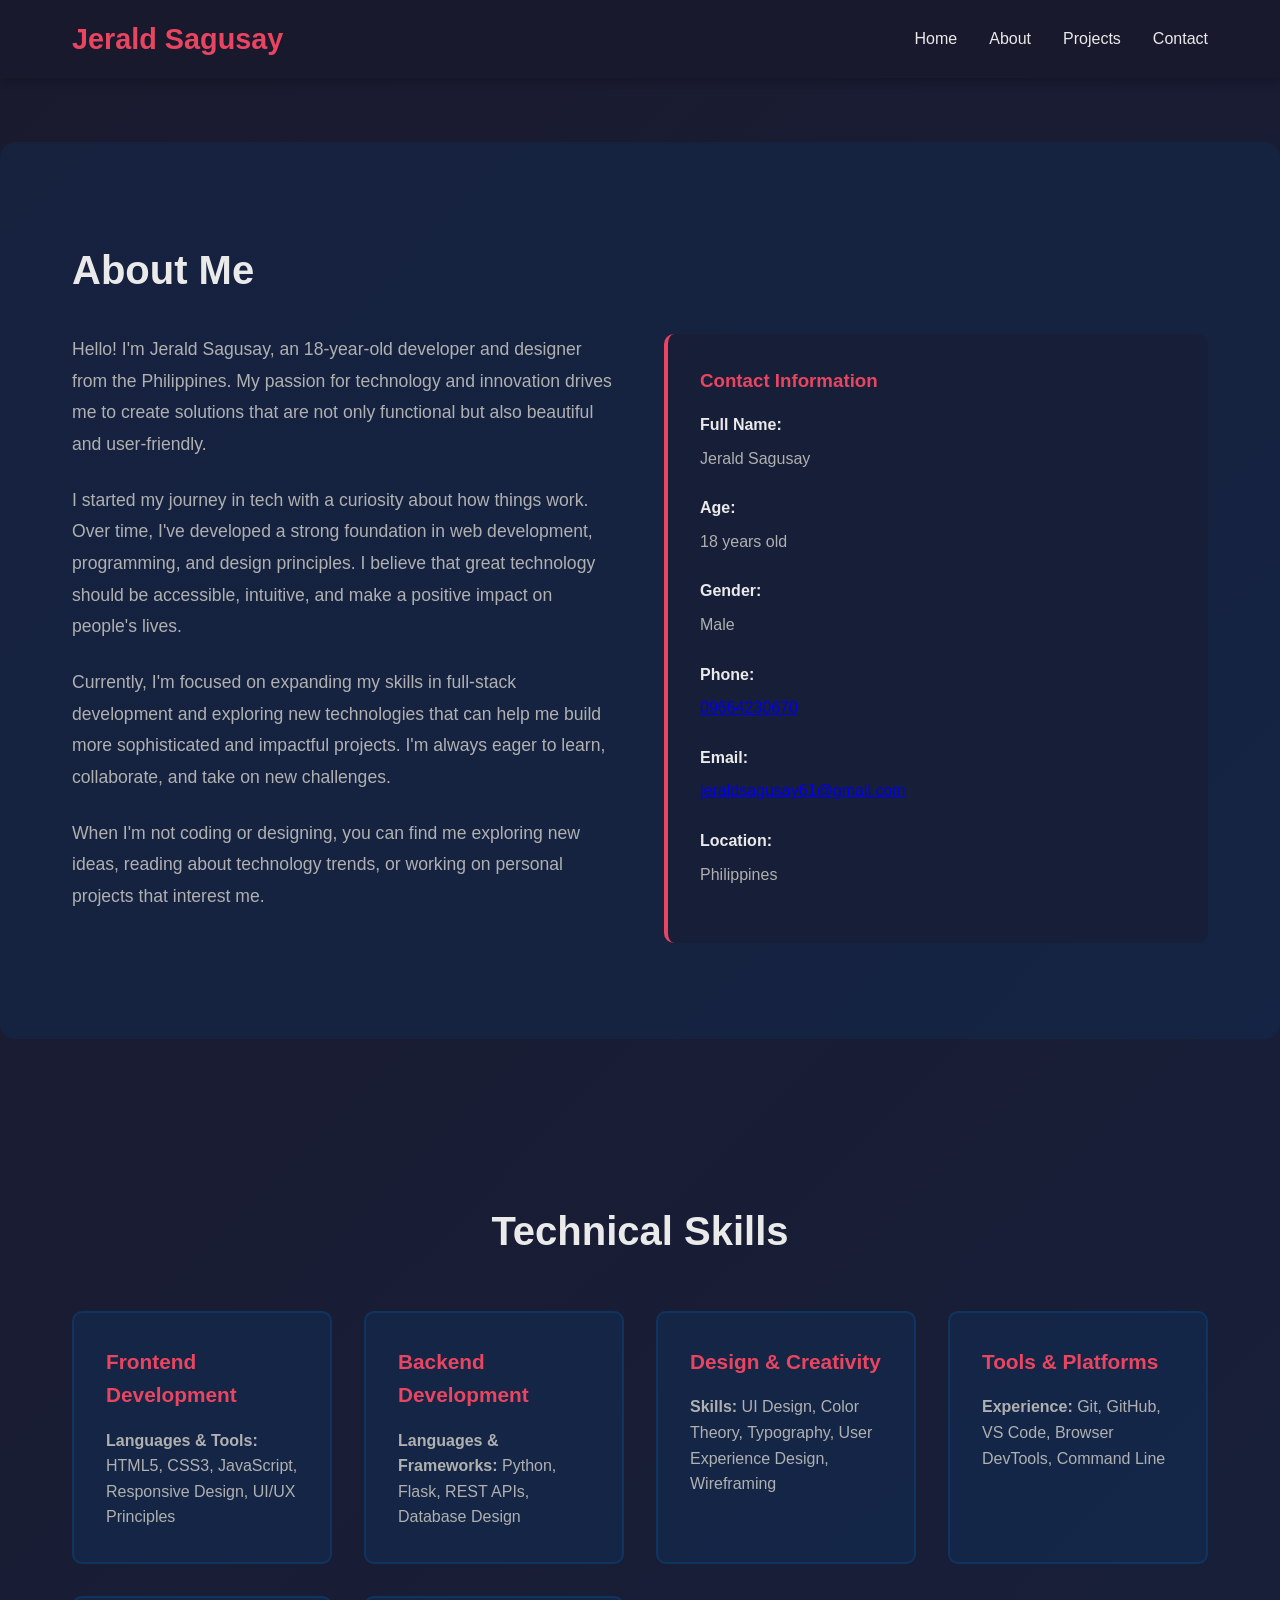
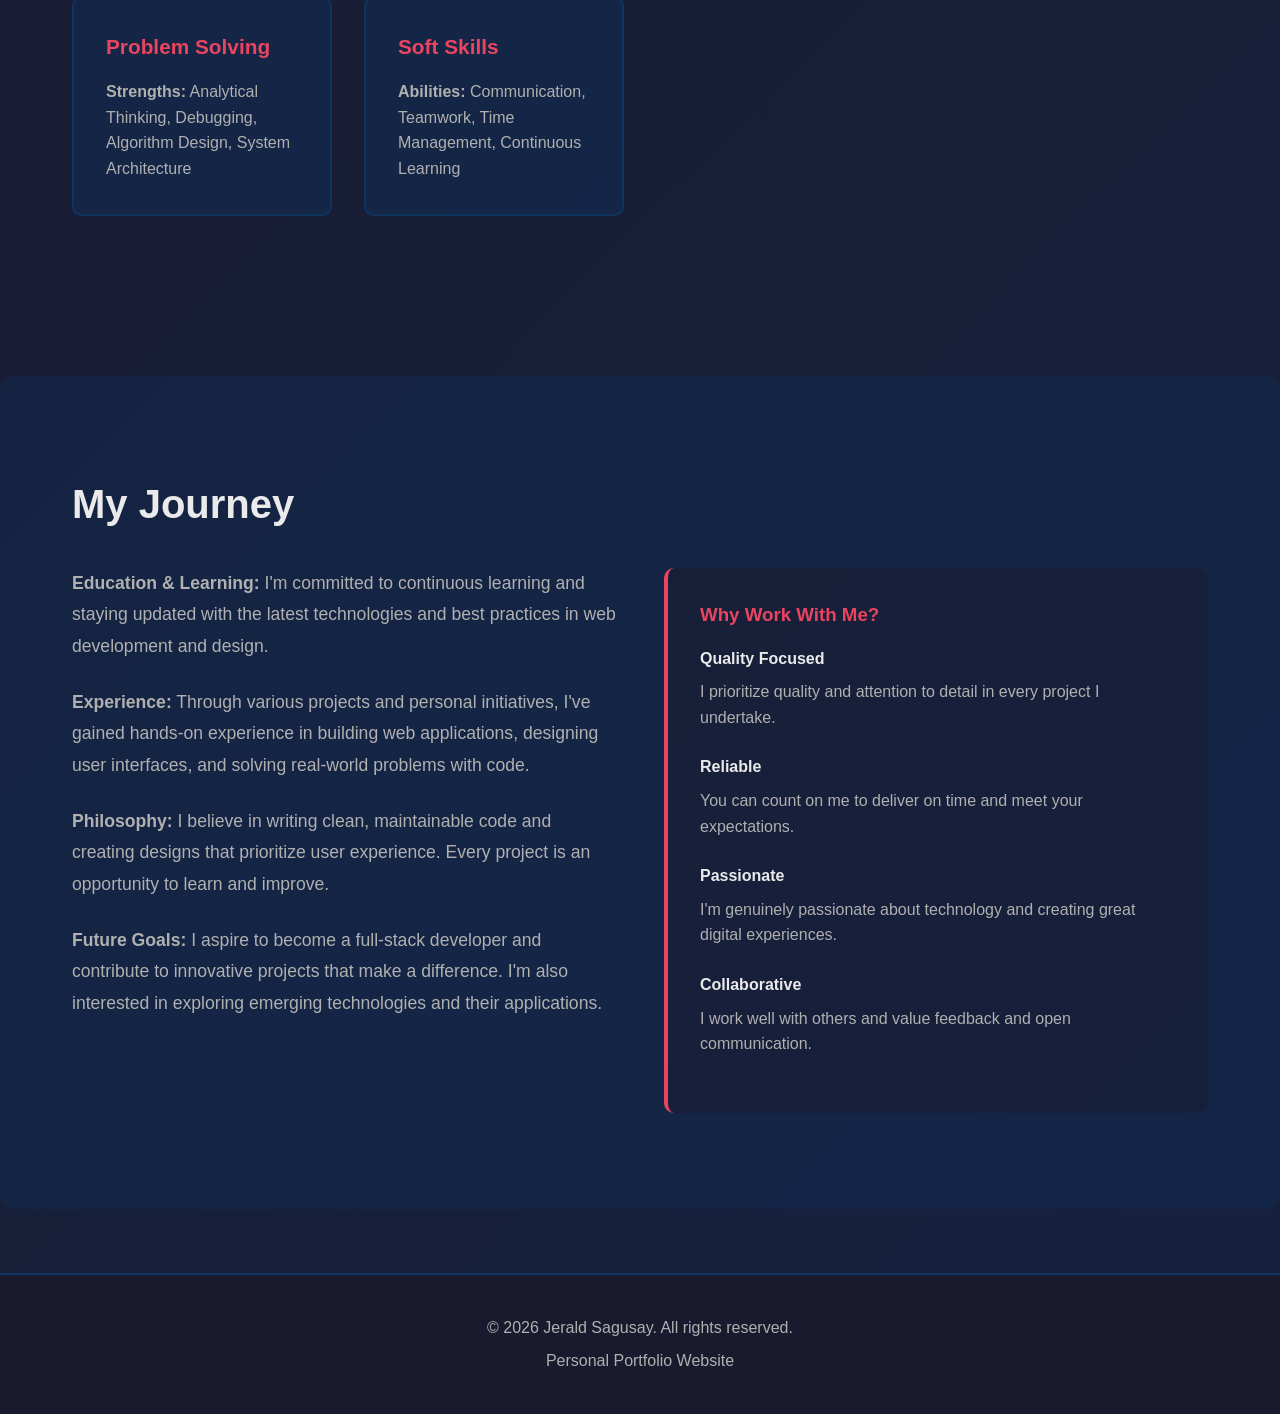
==== about.html @ 6642fd81 "Convert to static HTML for GitHub Pages and add documentation" ====
<!DOCTYPE html>
<html lang="en">
<head>
    <meta charset="UTF-8">
    <meta name="viewport" content="width=device-width, initial-scale=1.0">
    <title>About - Jerald Sagusay</title>
    <link rel="stylesheet" href="static/css/style.css">
</head>
<body>
    <!-- Navigation -->
    <nav>
        <div class="container">
            <a href="index.html" class="logo">Jerald Sagusay</a>
            <ul>
                <li><a href="index.html">Home</a></li>
                <li><a href="about.html">About</a></li>
                <li><a href="projects.html">Projects</a></li>
                <li><a href="contact.html">Contact</a></li>
            </ul>
        </div>
    </nav>

    <!-- Main Content -->
    <section class="about">
        <div class="container">
            <h2>About Me</h2>
            <div class="about-content">
                <div class="about-text">
                    <p>Hello! I'm Jerald Sagusay, an 18-year-old developer and designer from the Philippines. My passion for technology and innovation drives me to create solutions that are not only functional but also beautiful and user-friendly.</p>
                    
                    <p>I started my journey in tech with a curiosity about how things work. Over time, I've developed a strong foundation in web development, programming, and design principles. I believe that great technology should be accessible, intuitive, and make a positive impact on people's lives.</p>
                    
                    <p>Currently, I'm focused on expanding my skills in full-stack development and exploring new technologies that can help me build more sophisticated and impactful projects. I'm always eager to learn, collaborate, and take on new challenges.</p>
                    
                    <p>When I'm not coding or designing, you can find me exploring new ideas, reading about technology trends, or working on personal projects that interest me.</p>
                </div>
                <div class="info-box">
                    <h3>Contact Information</h3>
                    <div class="info-item">
                        <strong>Full Name:</strong>
                        <p>Jerald Sagusay</p>
                    </div>
                    <div class="info-item">
                        <strong>Age:</strong>
                        <p>18 years old</p>
                    </div>
                    <div class="info-item">
                        <strong>Gender:</strong>
                        <p>Male</p>
                    </div>
                    <div class="info-item">
                        <strong>Phone:</strong>
                        <p><a href="tel:09664230670">09664230670</a></p>
                    </div>
                    <div class="info-item">
                        <strong>Email:</strong>
                        <p><a href="mailto:jeraldsagusay61@gmail.com">jeraldsagusay61@gmail.com</a></p>
                    </div>
                    <div class="info-item">
                        <strong>Location:</strong>
                        <p>Philippines</p>
                    </div>
                </div>
            </div>
        </div>
    </section>

    <section class="skills">
        <div class="container">
            <h2>Technical Skills</h2>
            <div class="skills-grid">
                <div class="skill-card">
                    <h3>Frontend Development</h3>
                    <p><strong>Languages & Tools:</strong> HTML5, CSS3, JavaScript, Responsive Design, UI/UX Principles</p>
                </div>
                <div class="skill-card">
                    <h3>Backend Development</h3>
                    <p><strong>Languages & Frameworks:</strong> Python, Flask, REST APIs, Database Design</p>
                </div>
                <div class="skill-card">
                    <h3>Design & Creativity</h3>
                    <p><strong>Skills:</strong> UI Design, Color Theory, Typography, User Experience Design, Wireframing</p>
                </div>
                <div class="skill-card">
                    <h3>Tools & Platforms</h3>
                    <p><strong>Experience:</strong> Git, GitHub, VS Code, Browser DevTools, Command Line</p>
                </div>
                <div class="skill-card">
                    <h3>Problem Solving</h3>
                    <p><strong>Strengths:</strong> Analytical Thinking, Debugging, Algorithm Design, System Architecture</p>
                </div>
                <div class="skill-card">
                    <h3>Soft Skills</h3>
                    <p><strong>Abilities:</strong> Communication, Teamwork, Time Management, Continuous Learning</p>
                </div>
            </div>
        </div>
    </section>

    <section class="about">
        <div class="container">
            <h2>My Journey</h2>
            <div class="about-content">
                <div class="about-text">
                    <p><strong>Education & Learning:</strong> I'm committed to continuous learning and staying updated with the latest technologies and best practices in web development and design.</p>
                    
                    <p><strong>Experience:</strong> Through various projects and personal initiatives, I've gained hands-on experience in building web applications, designing user interfaces, and solving real-world problems with code.</p>
                    
                    <p><strong>Philosophy:</strong> I believe in writing clean, maintainable code and creating designs that prioritize user experience. Every project is an opportunity to learn and improve.</p>
                    
                    <p><strong>Future Goals:</strong> I aspire to become a full-stack developer and contribute to innovative projects that make a difference. I'm also interested in exploring emerging technologies and their applications.</p>
                </div>
                <div class="info-box">
                    <h3>Why Work With Me?</h3>
                    <div class="info-item">
                        <strong>Quality Focused</strong>
                        <p>I prioritize quality and attention to detail in every project I undertake.</p>
                    </div>
                    <div class="info-item">
                        <strong>Reliable</strong>
                        <p>You can count on me to deliver on time and meet your expectations.</p>
                    </div>
                    <div class="info-item">
                        <strong>Passionate</strong>
                        <p>I'm genuinely passionate about technology and creating great digital experiences.</p>
                    </div>
                    <div class="info-item">
                        <strong>Collaborative</strong>
                        <p>I work well with others and value feedback and open communication.</p>
                    </div>
                </div>
            </div>
        </div>
    </section>

    <!-- Footer -->
    <footer>
        <p>&copy; 2026 Jerald Sagusay. All rights reserved.</p>
        <p>Personal Portfolio Website</p>
    </footer>
</body>
</html>
---- static/css/style.css ----
* {
    margin: 0;
    padding: 0;
    box-sizing: border-box;
}

:root {
    --primary-color: #1a1a2e;
    --secondary-color: #16213e;
    --accent-color: #0f3460;
    --highlight-color: #e94560;
    --text-light: #eaeaea;
    --text-dark: #1a1a2e;
    --border-color: #0f3460;
}

body {
    font-family: 'Segoe UI', Tahoma, Geneva, Verdana, sans-serif;
    line-height: 1.6;
    color: var(--text-light);
    background: linear-gradient(135deg, var(--primary-color) 0%, var(--secondary-color) 100%);
    min-height: 100vh;
}

/* Navigation */
nav {
    background: rgba(26, 26, 46, 0.95);
    padding: 1rem 0;
    position: sticky;
    top: 0;
    z-index: 100;
    box-shadow: 0 2px 10px rgba(0, 0, 0, 0.3);
}

nav .container {
    max-width: 1200px;
    margin: 0 auto;
    padding: 0 2rem;
    display: flex;
    justify-content: space-between;
    align-items: center;
}

nav .logo {
    font-size: 1.8rem;
    font-weight: bold;
    color: var(--highlight-color);
    text-decoration: none;
}

nav ul {
    list-style: none;
    display: flex;
    gap: 2rem;
}

nav a {
    color: var(--text-light);
    text-decoration: none;
    transition: color 0.3s ease;
    font-weight: 500;
}

nav a:hover {
    color: var(--highlight-color);
}

/* Container */
.container {
    max-width: 1200px;
    margin: 0 auto;
    padding: 0 2rem;
}

/* Hero Section */
.hero {
    display: flex;
    align-items: center;
    justify-content: space-between;
    min-height: 90vh;
    padding: 4rem 2rem;
    gap: 4rem;
}

.hero-content {
    flex: 1;
}

.hero h1 {
    font-size: 3.5rem;
    margin-bottom: 1rem;
    color: var(--text-light);
    line-height: 1.2;
}

.hero h1 .highlight {
    color: var(--highlight-color);
}

.hero p {
    font-size: 1.2rem;
    margin-bottom: 2rem;
    color: #b0b0b0;
    line-height: 1.8;
}

.hero-image {
    flex: 1;
    display: flex;
    justify-content: center;
    align-items: center;
}

.hero-image img {
    width: 100%;
    max-width: 400px;
    border-radius: 20px;
    box-shadow: 0 20px 60px rgba(233, 69, 96, 0.3);
    border: 3px solid var(--highlight-color);
    transition: transform 0.3s ease;
}

.hero-image img:hover {
    transform: scale(1.05);
}

/* Buttons */
.btn {
    display: inline-block;
    padding: 0.8rem 2rem;
    margin-right: 1rem;
    border-radius: 50px;
    text-decoration: none;
    font-weight: 600;
    transition: all 0.3s ease;
    border: 2px solid transparent;
    cursor: pointer;
}

.btn-primary {
    background: var(--highlight-color);
    color: white;
}

.btn-primary:hover {
    background: transparent;
    border-color: var(--highlight-color);
    color: var(--highlight-color);
}

.btn-secondary {
    background: transparent;
    color: var(--highlight-color);
    border-color: var(--highlight-color);
}

.btn-secondary:hover {
    background: var(--highlight-color);
    color: white;
}

/* About Section */
.about {
    padding: 6rem 2rem;
    background: rgba(15, 52, 96, 0.3);
    margin: 4rem 0;
    border-radius: 15px;
}

.about h2 {
    font-size: 2.5rem;
    margin-bottom: 2rem;
    color: var(--text-light);
}

.about-content {
    display: grid;
    grid-template-columns: 1fr 1fr;
    gap: 3rem;
}

.about-text p {
    margin-bottom: 1.5rem;
    font-size: 1.1rem;
    color: #b0b0b0;
    line-height: 1.8;
}

.info-box {
    background: rgba(26, 26, 46, 0.5);
    padding: 2rem;
    border-radius: 10px;
    border-left: 4px solid var(--highlight-color);
}

.info-box h3 {
    color: var(--highlight-color);
    margin-bottom: 1rem;
}

.info-item {
    margin-bottom: 1.5rem;
}

.info-item strong {
    color: var(--text-light);
}

.info-item p {
    color: #b0b0b0;
    margin-top: 0.5rem;
}

/* Skills Section */
.skills {
    padding: 6rem 2rem;
}

.skills h2 {
    font-size: 2.5rem;
    margin-bottom: 3rem;
    text-align: center;
    color: var(--text-light);
}

.skills-grid {
    display: grid;
    grid-template-columns: repeat(auto-fit, minmax(250px, 1fr));
    gap: 2rem;
}

.skill-card {
    background: rgba(15, 52, 96, 0.4);
    padding: 2rem;
    border-radius: 10px;
    border: 2px solid var(--border-color);
    transition: all 0.3s ease;
}

.skill-card:hover {
    background: rgba(233, 69, 96, 0.1);
    border-color: var(--highlight-color);
    transform: translateY(-5px);
}

.skill-card h3 {
    color: var(--highlight-color);
    margin-bottom: 1rem;
    font-size: 1.3rem;
}

.skill-card p {
    color: #b0b0b0;
    line-height: 1.6;
}

/* Projects Section */
.projects {
    padding: 6rem 2rem;
    background: rgba(15, 52, 96, 0.3);
}

.projects h2 {
    font-size: 2.5rem;
    margin-bottom: 3rem;
    text-align: center;
    color: var(--text-light);
}

.projects-grid {
    display: grid;
    grid-template-columns: repeat(auto-fit, minmax(300px, 1fr));
    gap: 2rem;
}

.project-card {
    background: rgba(26, 26, 46, 0.7);
    border-radius: 10px;
    overflow: hidden;
    border: 2px solid var(--border-color);
    transition: all 0.3s ease;
}

.project-card:hover {
    border-color: var(--highlight-color);
    box-shadow: 0 10px 30px rgba(233, 69, 96, 0.2);
}

.project-image {
    width: 100%;
    height: 200px;
    background: linear-gradient(135deg, var(--accent-color), var(--highlight-color));
    display: flex;
    align-items: center;
    justify-content: center;
    font-size: 3rem;
}

.project-content {
    padding: 2rem;
}

.project-content h3 {
    color: var(--highlight-color);
    margin-bottom: 1rem;
}

.project-content p {
    color: #b0b0b0;
    margin-bottom: 1.5rem;
}

/* Contact Section */
.contact {
    padding: 6rem 2rem;
    text-align: center;
}

.contact h2 {
    font-size: 2.5rem;
    margin-bottom: 2rem;
    color: var(--text-light);
}

.contact-info {
    display: grid;
    grid-template-columns: repeat(auto-fit, minmax(250px, 1fr));
    gap: 2rem;
    margin: 3rem 0;
}

.contact-card {
    background: rgba(15, 52, 96, 0.4);
    padding: 2rem;
    border-radius: 10px;
    border: 2px solid var(--border-color);
    transition: all 0.3s ease;
}

.contact-card:hover {
    border-color: var(--highlight-color);
    background: rgba(233, 69, 96, 0.1);
}

.contact-card h3 {
    color: var(--highlight-color);
    margin-bottom: 1rem;
}

.contact-card p {
    color: #b0b0b0;
    font-size: 1.1rem;
}

.contact-card a {
    color: var(--highlight-color);
    text-decoration: none;
    transition: color 0.3s ease;
}

.contact-card a:hover {
    text-decoration: underline;
}

/* Footer */
footer {
    background: rgba(26, 26, 46, 0.95);
    padding: 2rem;
    text-align: center;
    border-top: 2px solid var(--border-color);
    color: #b0b0b0;
}

footer p {
    margin: 0.5rem 0;
}

/* Responsive Design */
@media (max-width: 768px) {
    .hero {
        flex-direction: column;
        min-height: auto;
        padding: 2rem;
        gap: 2rem;
    }

    .hero h1 {
        font-size: 2.5rem;
    }

    .hero p {
        font-size: 1rem;
    }

    nav ul {
        gap: 1rem;
    }

    nav a {
        font-size: 0.9rem;
    }

    .about-content {
        grid-template-columns: 1fr;
    }

    .skills-grid {
        grid-template-columns: 1fr;
    }

    .projects-grid {
        grid-template-columns: 1fr;
    }

    .contact-info {
        grid-template-columns: 1fr;
    }
}
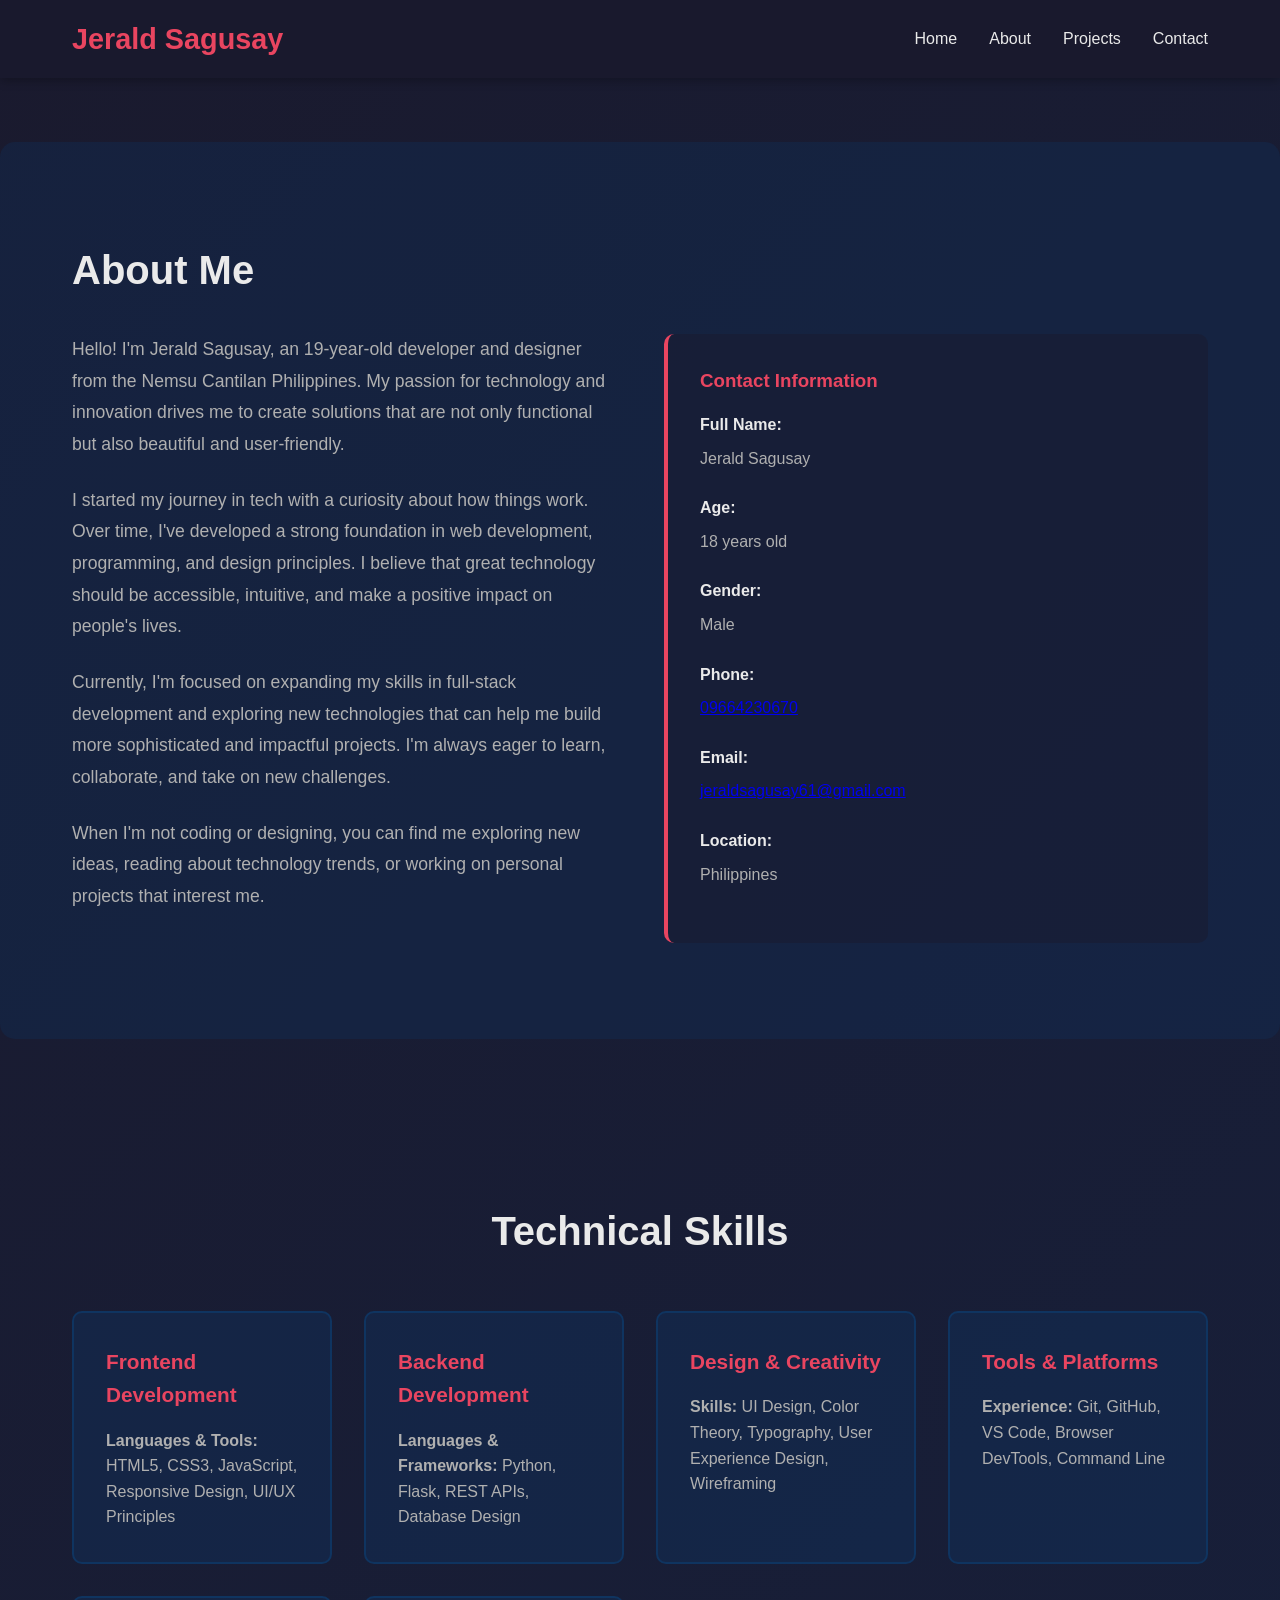
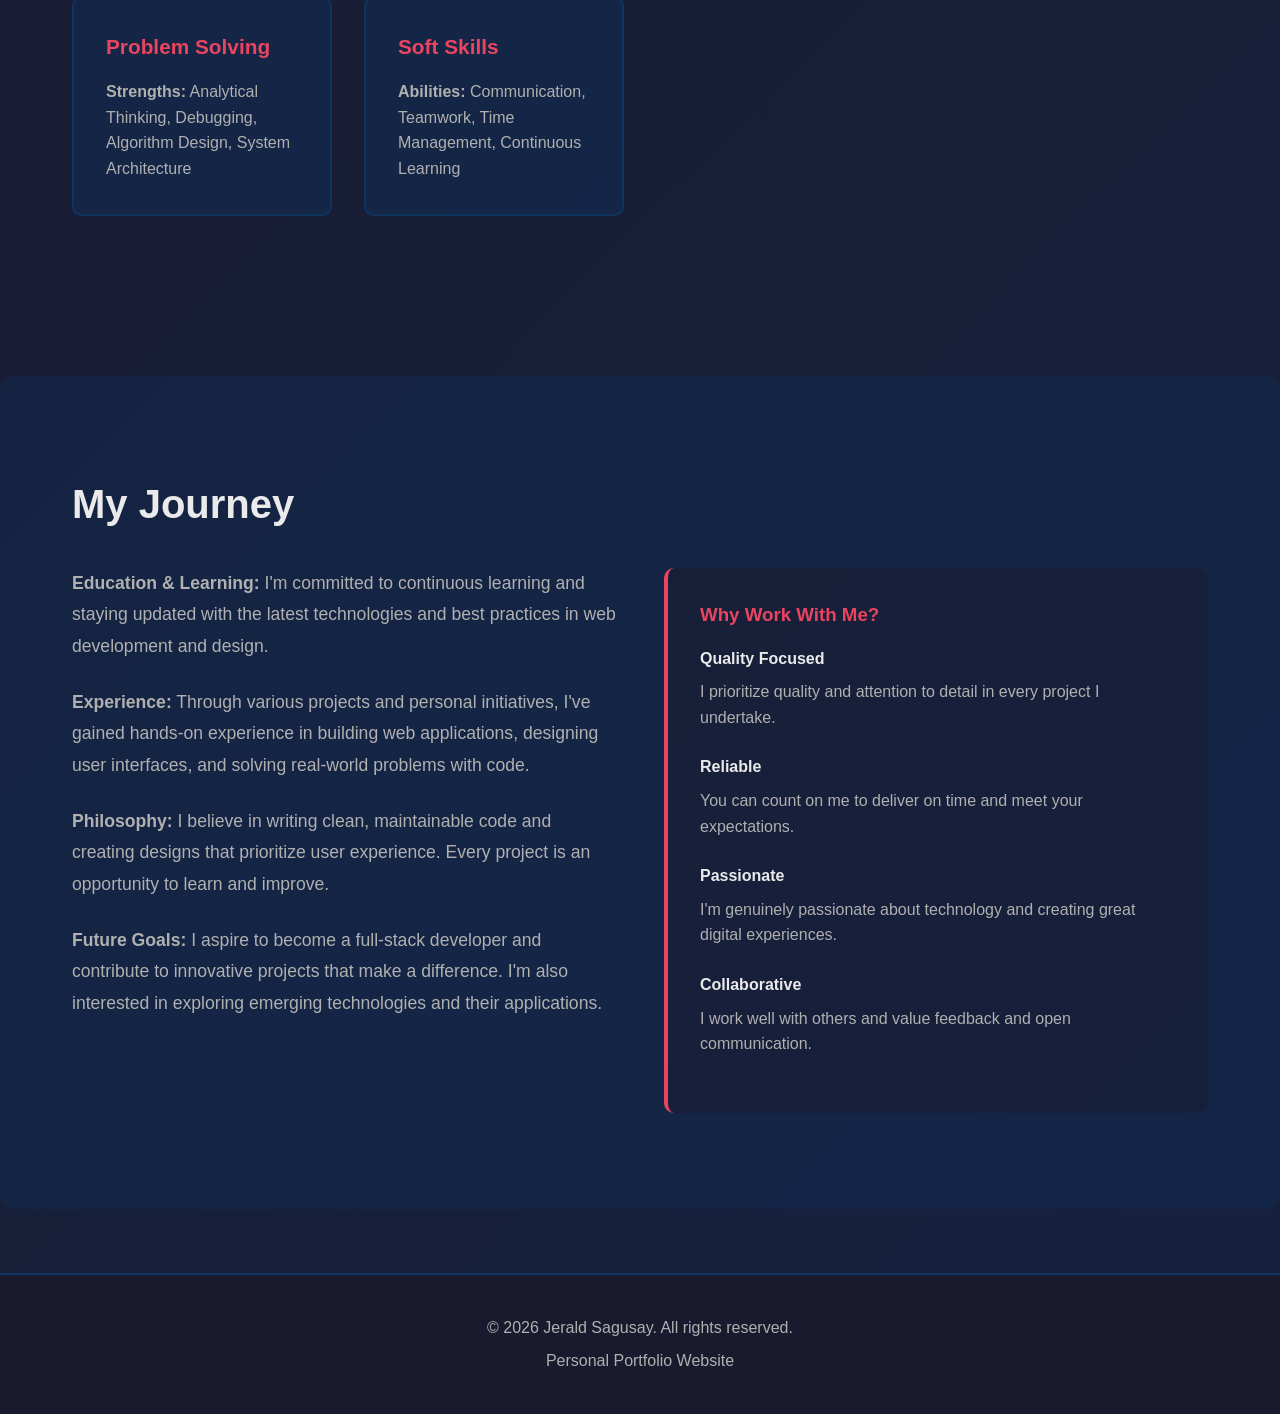
==== commit 980138a3: "Update age and location in about section" ====
--- a/about.html
+++ b/about.html
@@ -26,7 +26,7 @@
             <h2>About Me</h2>
             <div class="about-content">
                 <div class="about-text">
-                    <p>Hello! I'm Jerald Sagusay, an 18-year-old developer and designer from the Philippines. My passion for technology and innovation drives me to create solutions that are not only functional but also beautiful and user-friendly.</p>
+                    <p>Hello! I'm Jerald Sagusay, an 19-year-old developer and designer from the Nemsu Cantilan Philippines. My passion for technology and innovation drives me to create solutions that are not only functional but also beautiful and user-friendly.</p>
                     
                     <p>I started my journey in tech with a curiosity about how things work. Over time, I've developed a strong foundation in web development, programming, and design principles. I believe that great technology should be accessible, intuitive, and make a positive impact on people's lives.</p>
                     
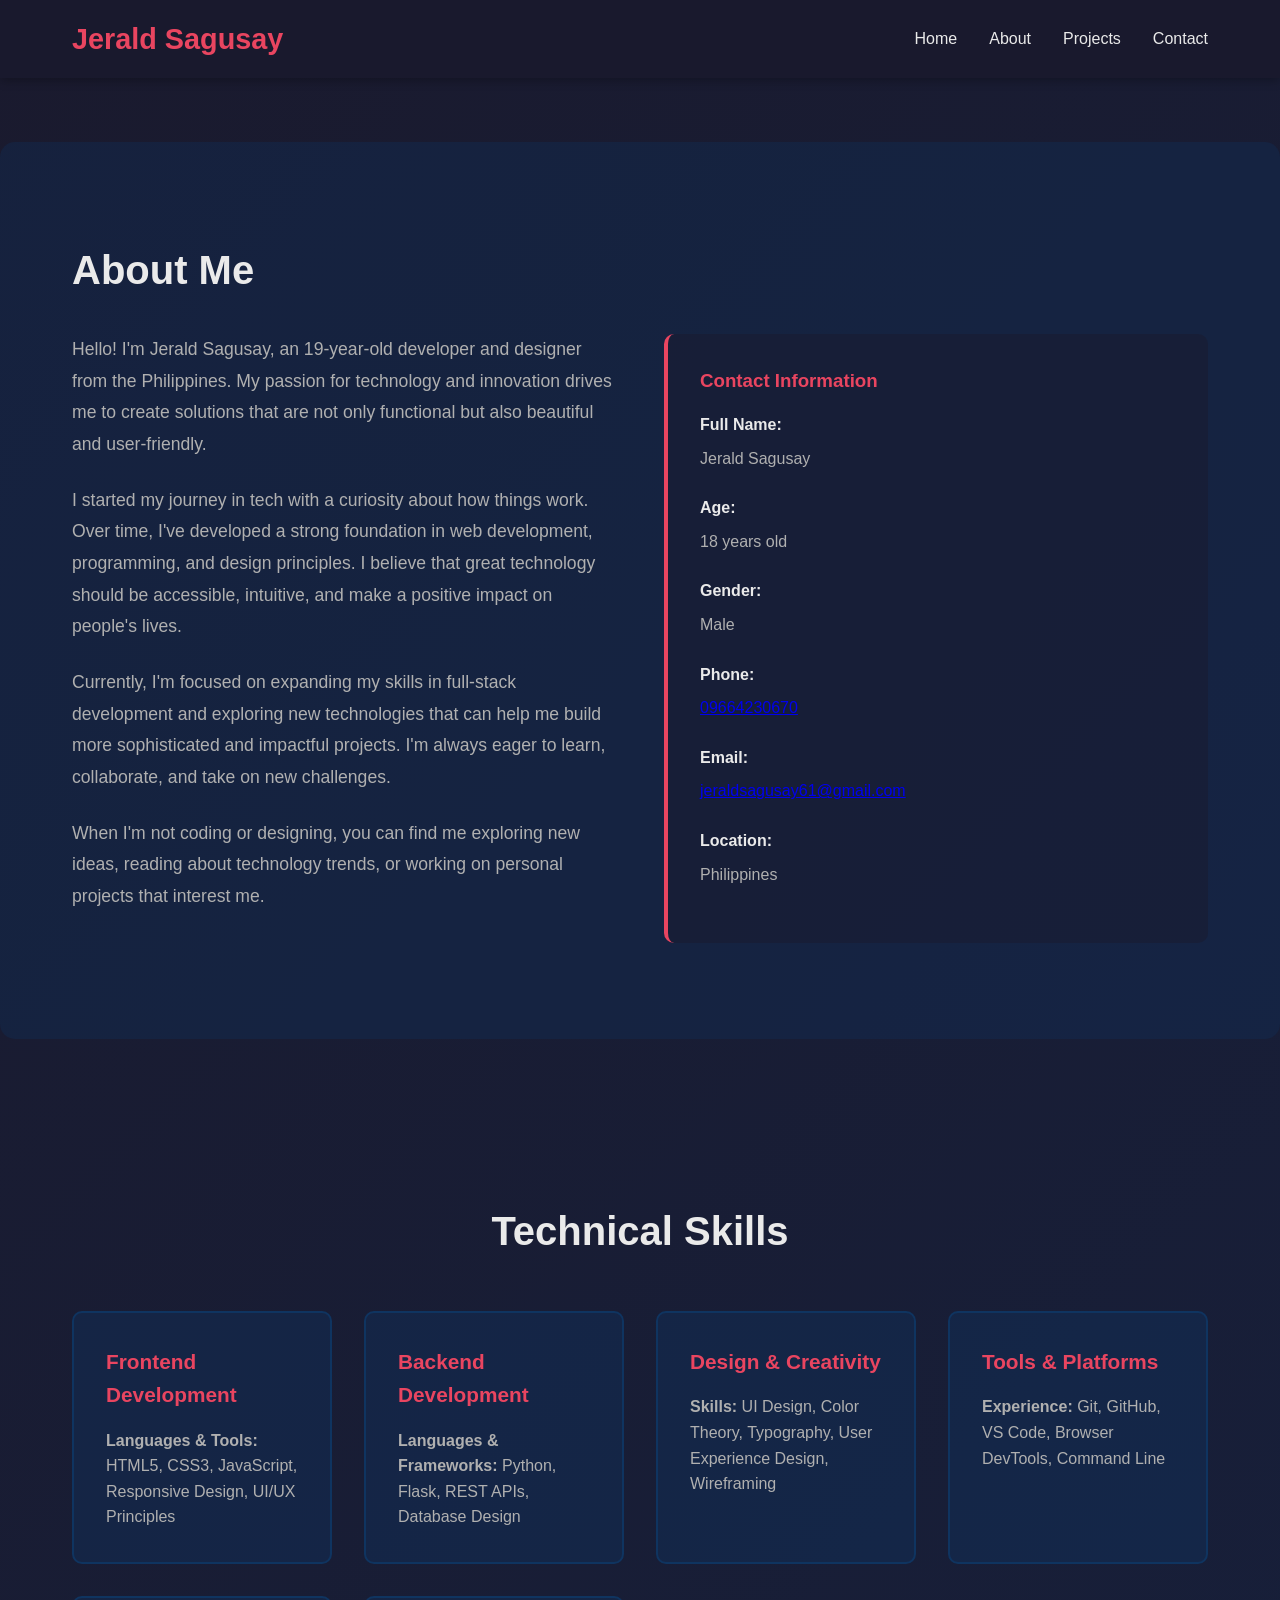
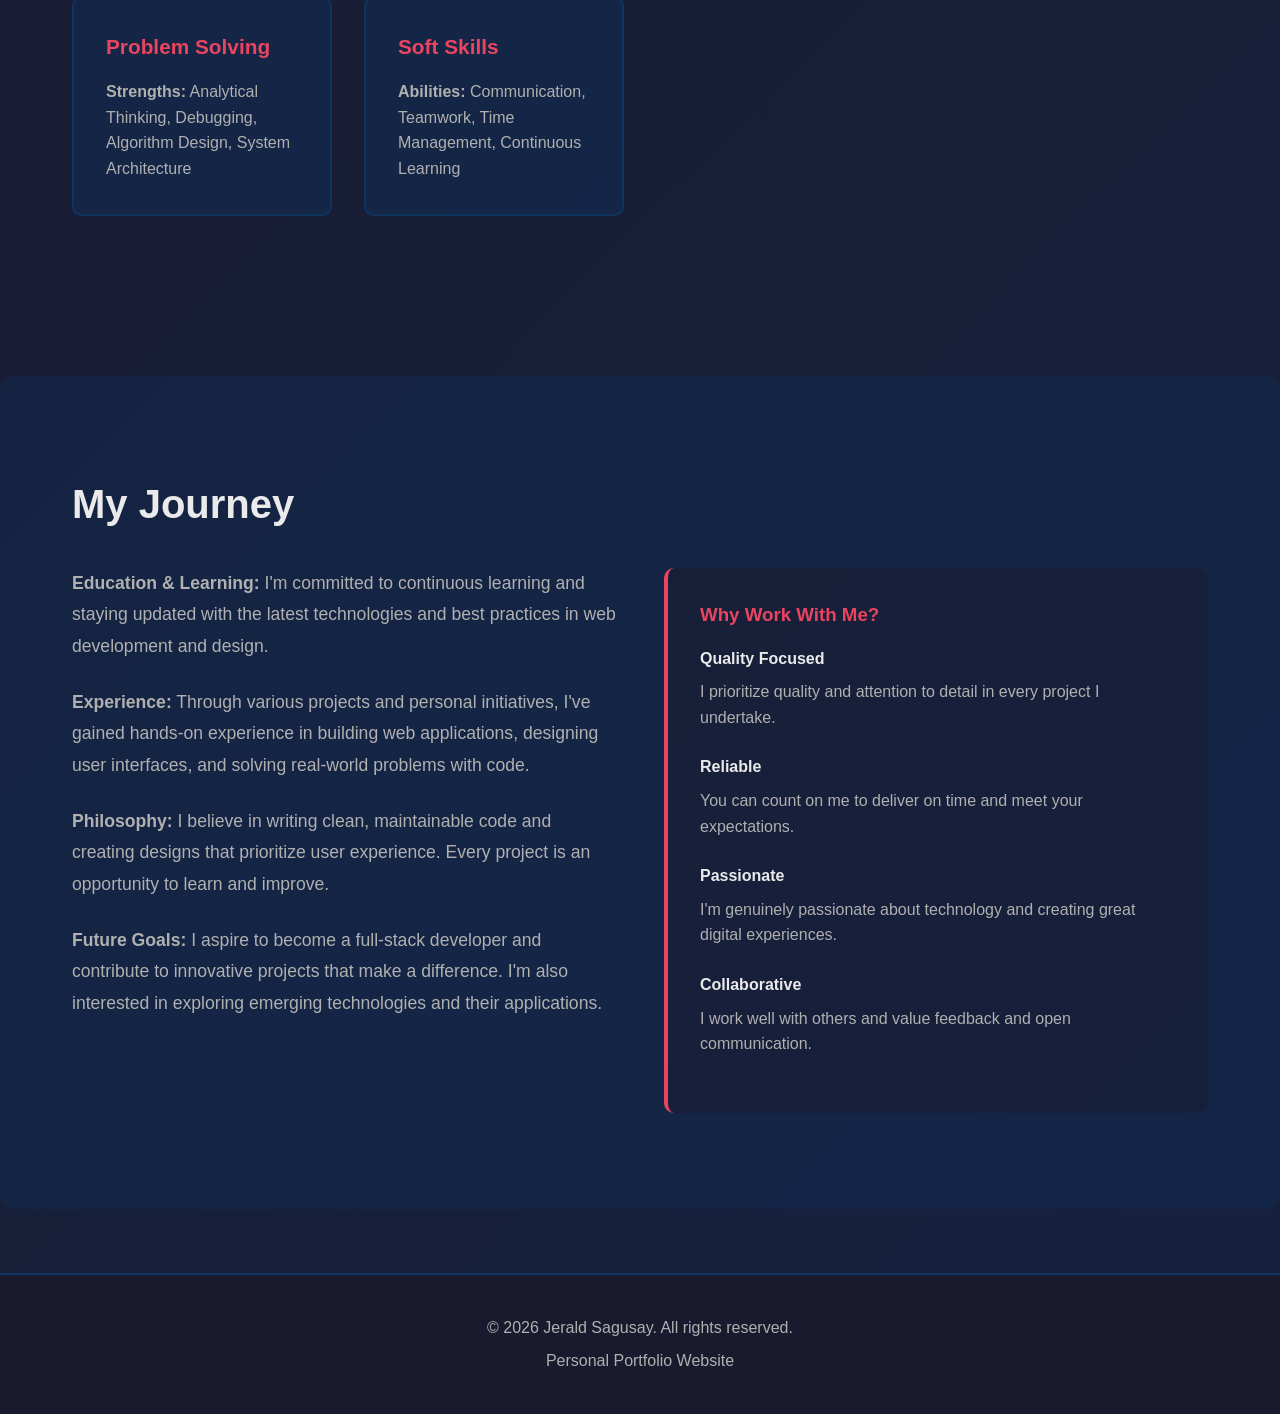
==== commit 6d38f07e: "Correct age and location in about section" ====
--- a/about.html
+++ b/about.html
@@ -26,7 +26,7 @@
             <h2>About Me</h2>
             <div class="about-content">
                 <div class="about-text">
-                    <p>Hello! I'm Jerald Sagusay, an 19-year-old developer and designer from the Nemsu Cantilan Philippines. My passion for technology and innovation drives me to create solutions that are not only functional but also beautiful and user-friendly.</p>
+                    <p>Hello! I'm Jerald Sagusay, an 19-year-old developer and designer from the Philippines. My passion for technology and innovation drives me to create solutions that are not only functional but also beautiful and user-friendly.</p>
                     
                     <p>I started my journey in tech with a curiosity about how things work. Over time, I've developed a strong foundation in web development, programming, and design principles. I believe that great technology should be accessible, intuitive, and make a positive impact on people's lives.</p>
                     
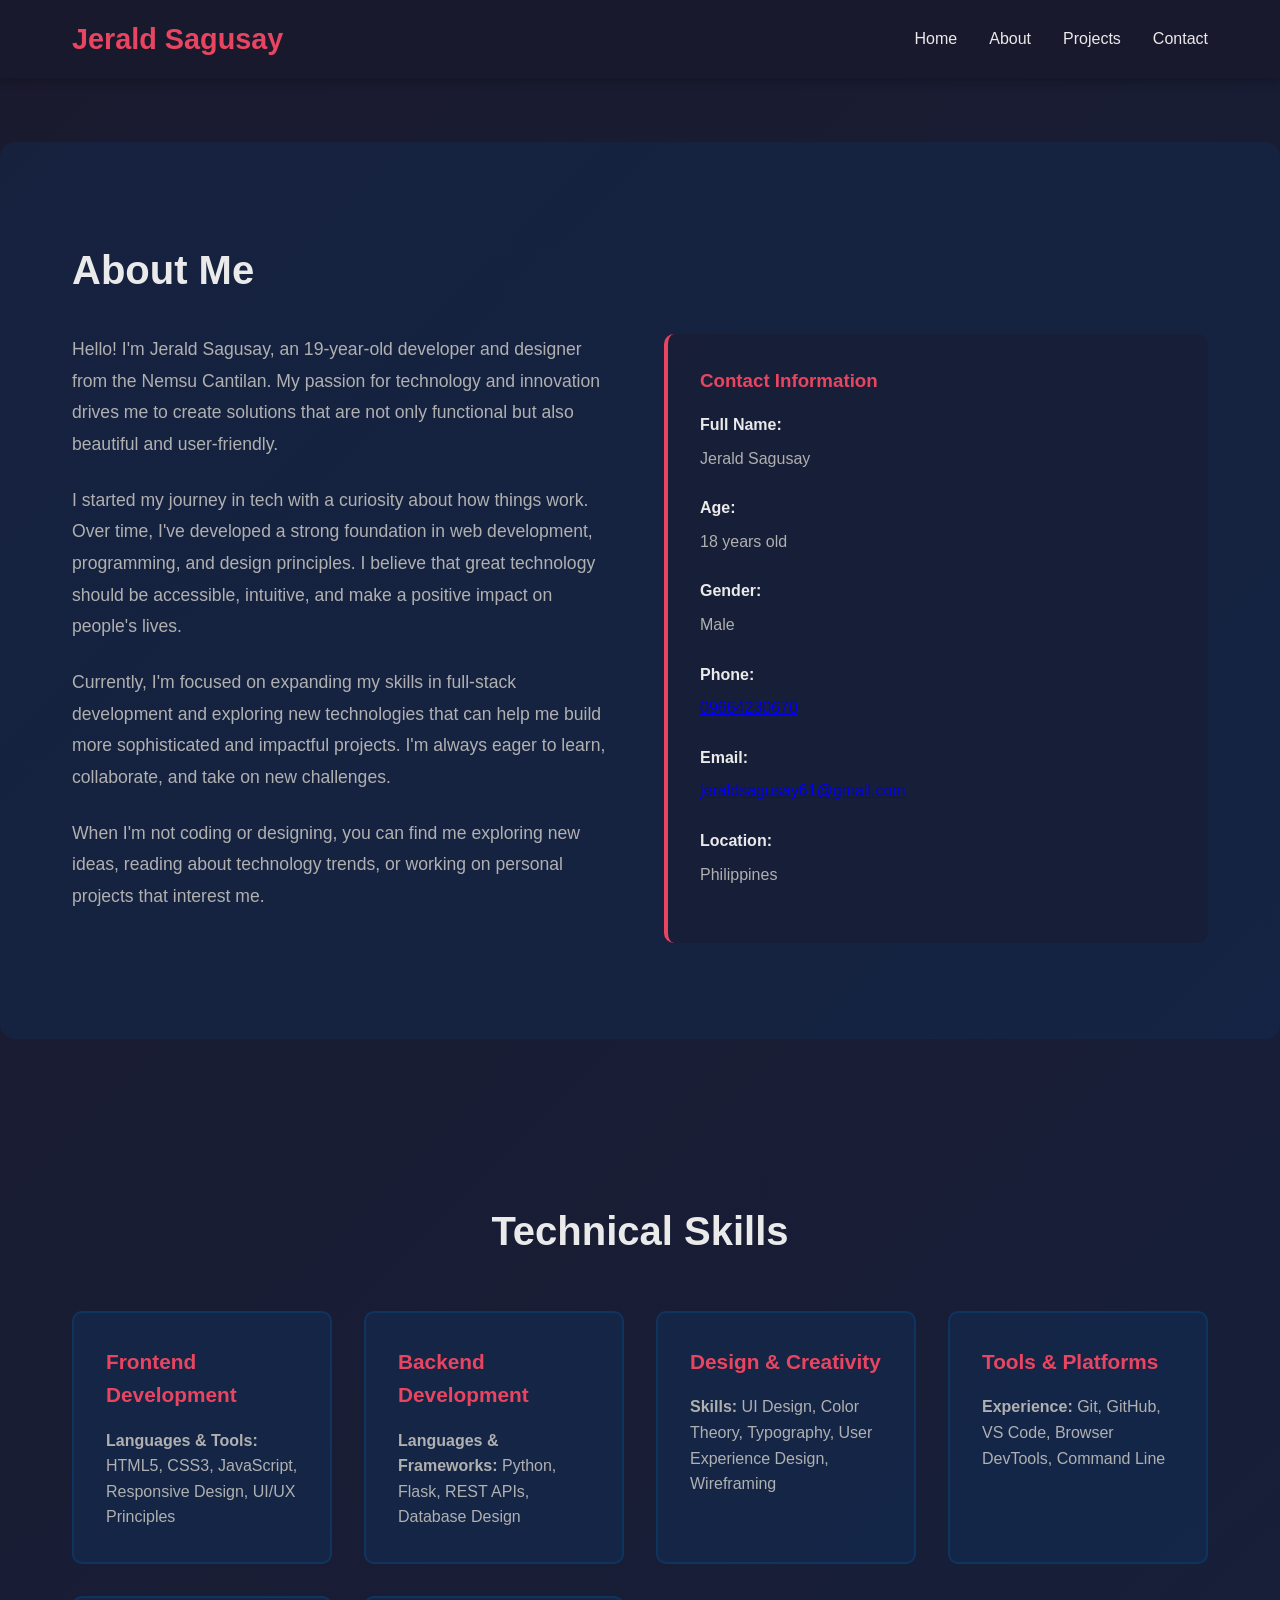
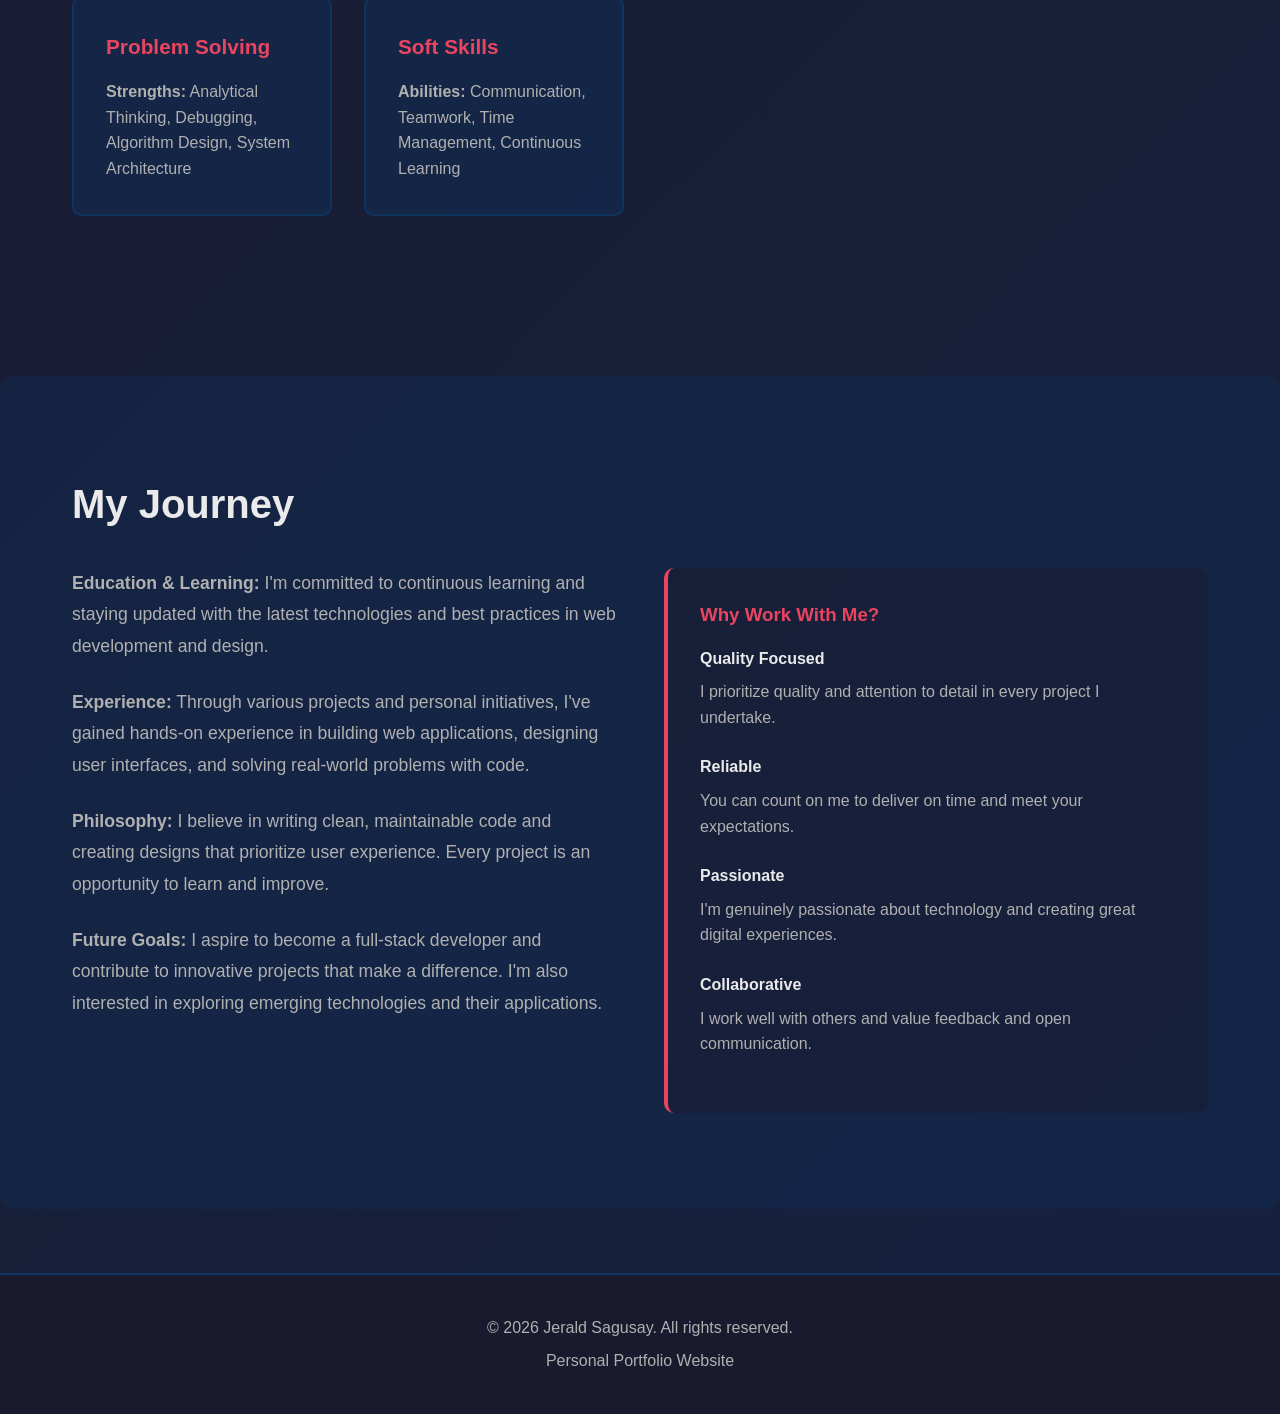
==== commit 5c77a726: "Modify location in about.html Updated location description in the about section." ====
--- a/about.html
+++ b/about.html
@@ -26,7 +26,7 @@
             <h2>About Me</h2>
             <div class="about-content">
                 <div class="about-text">
-                    <p>Hello! I'm Jerald Sagusay, an 19-year-old developer and designer from the Philippines. My passion for technology and innovation drives me to create solutions that are not only functional but also beautiful and user-friendly.</p>
+                    <p>Hello! I'm Jerald Sagusay, an 19-year-old developer and designer from the Nemsu Cantilan. My passion for technology and innovation drives me to create solutions that are not only functional but also beautiful and user-friendly.</p>
                     
                     <p>I started my journey in tech with a curiosity about how things work. Over time, I've developed a strong foundation in web development, programming, and design principles. I believe that great technology should be accessible, intuitive, and make a positive impact on people's lives.</p>
                     
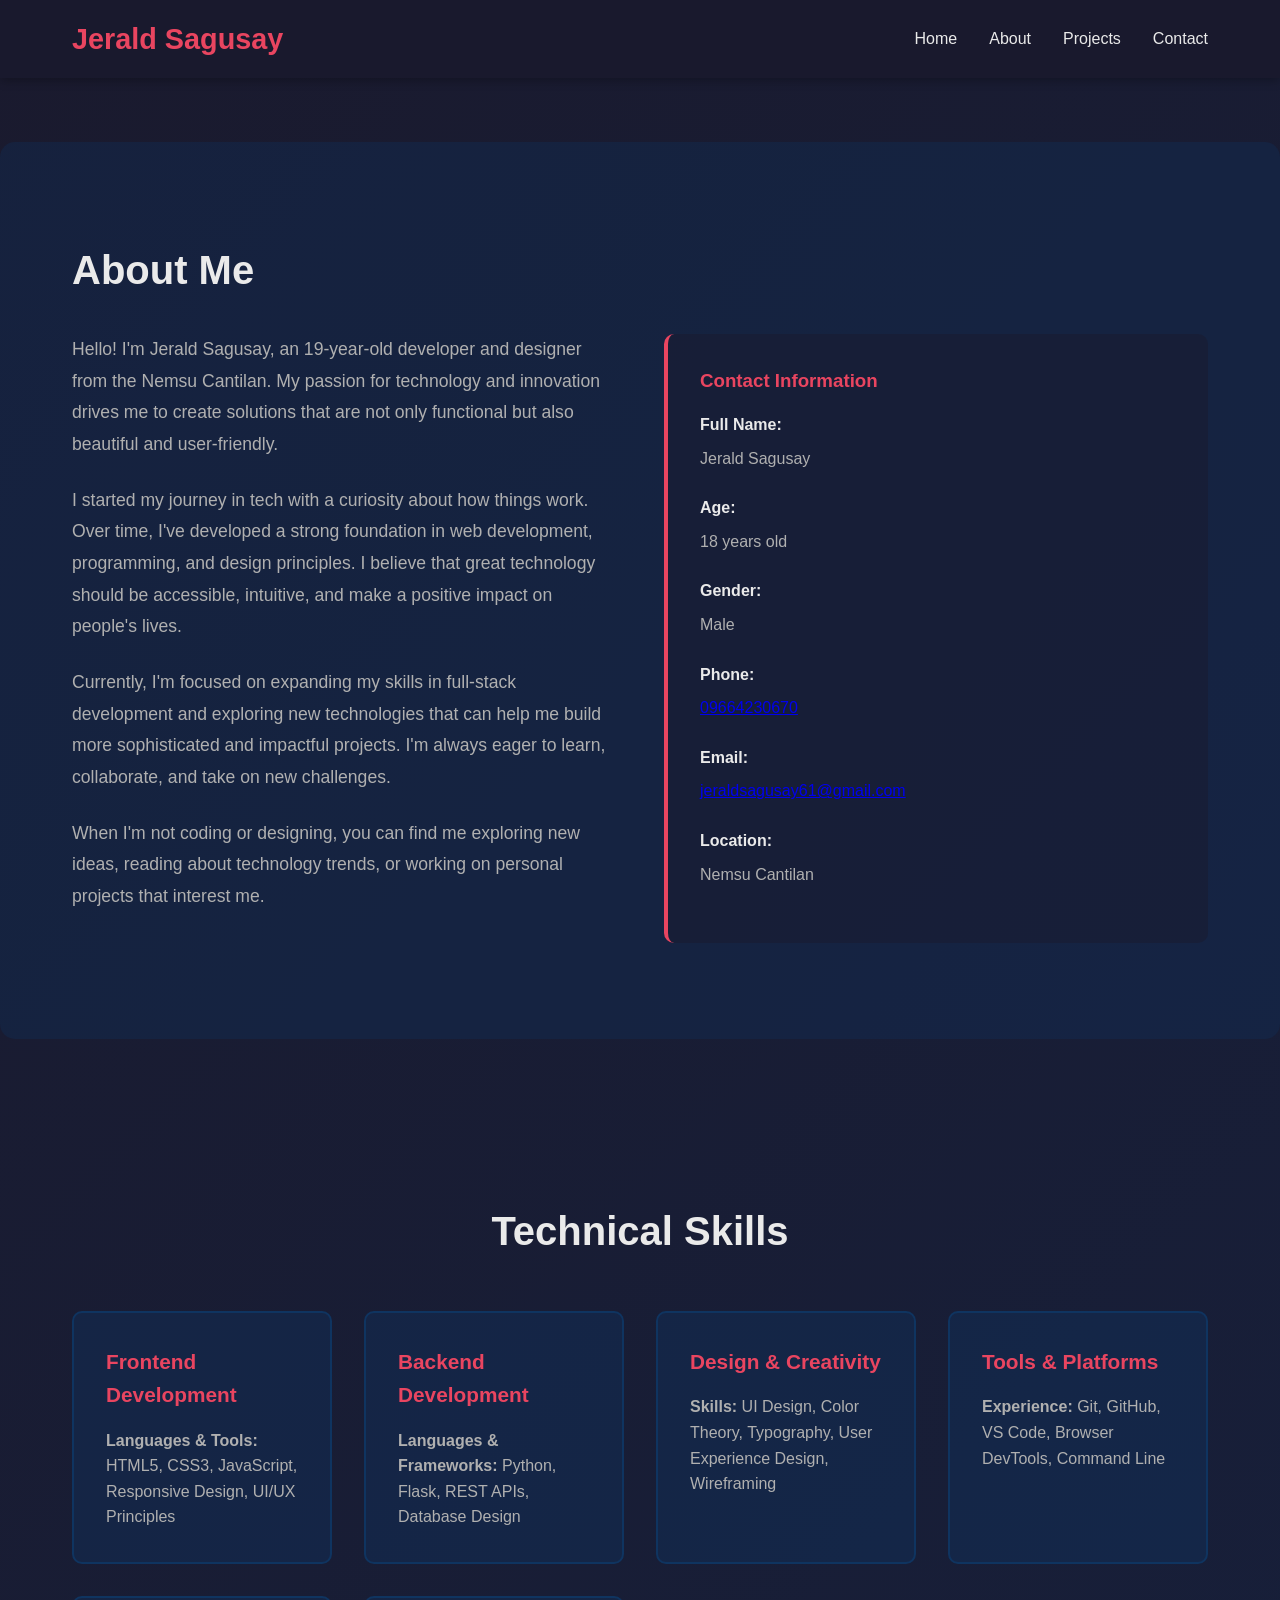
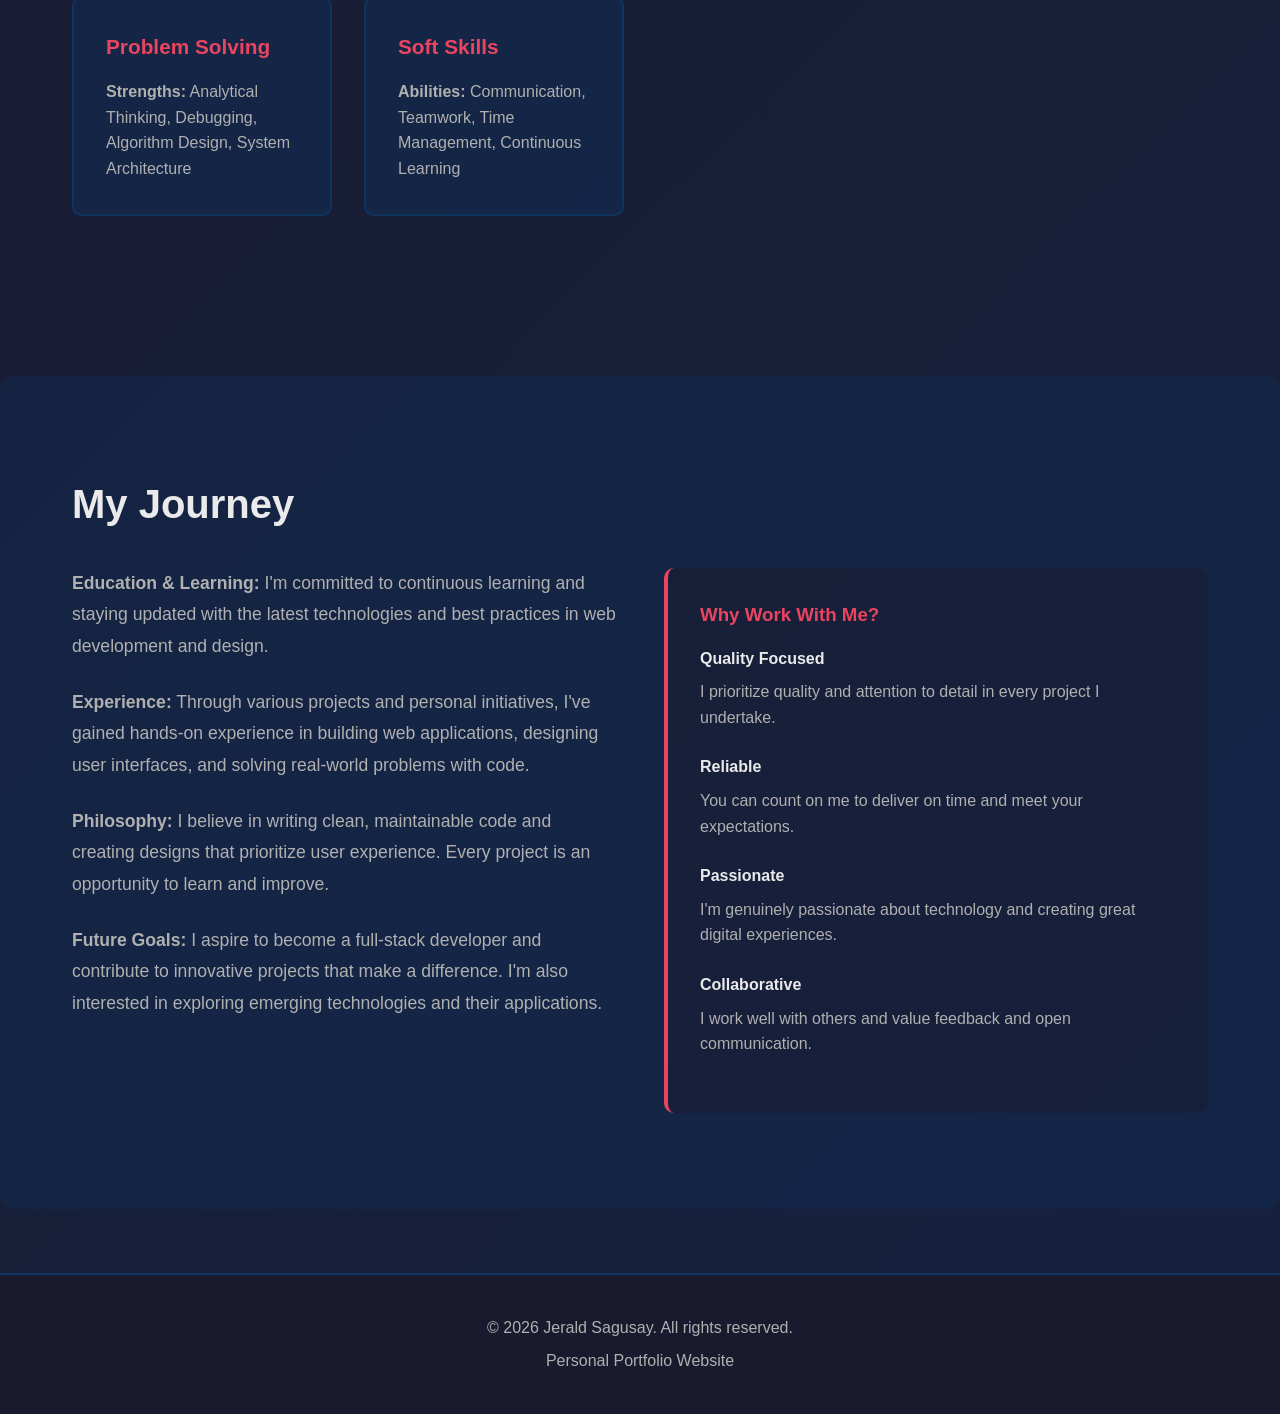
==== commit bb65bd55: "Update location in about.html" ====
--- a/about.html
+++ b/about.html
@@ -58,7 +58,7 @@
                     </div>
                     <div class="info-item">
                         <strong>Location:</strong>
-                        <p>Philippines</p>
+                        <p>Nemsu Cantilan</p>
                     </div>
                 </div>
             </div>
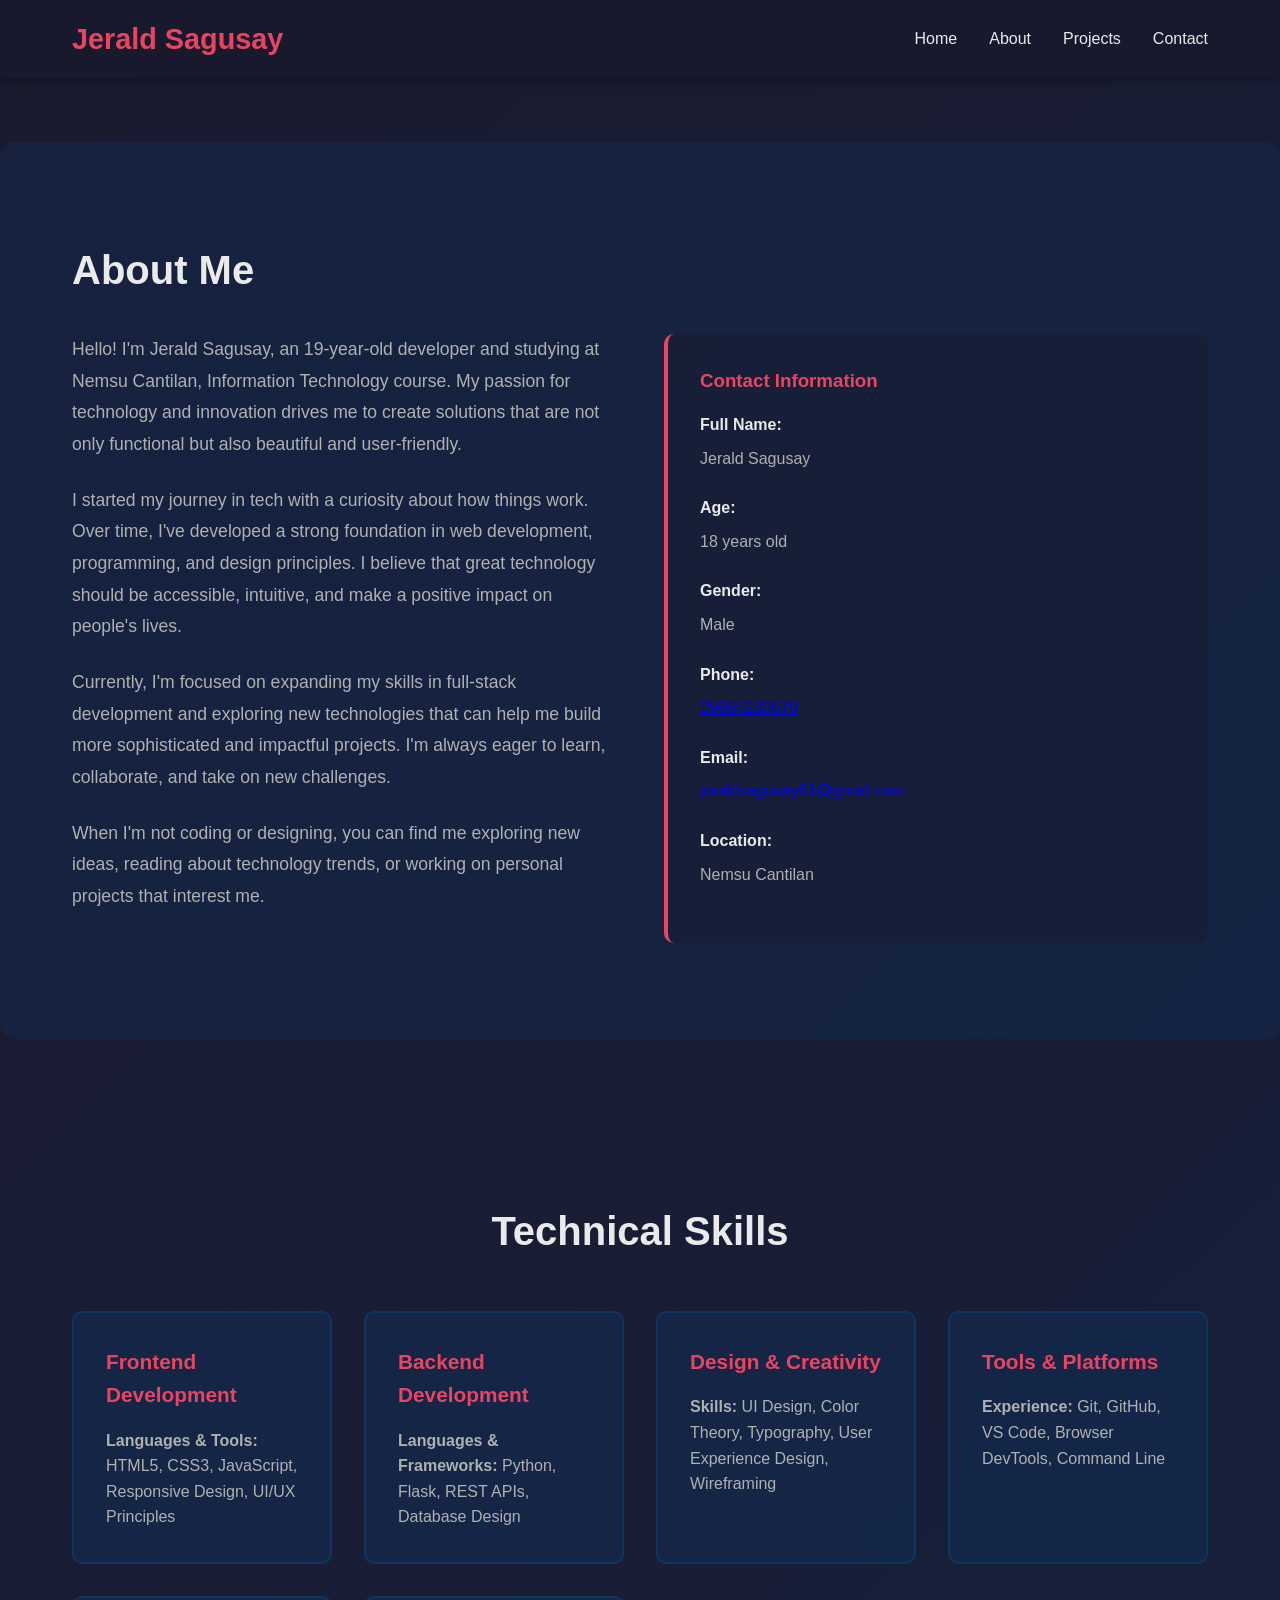
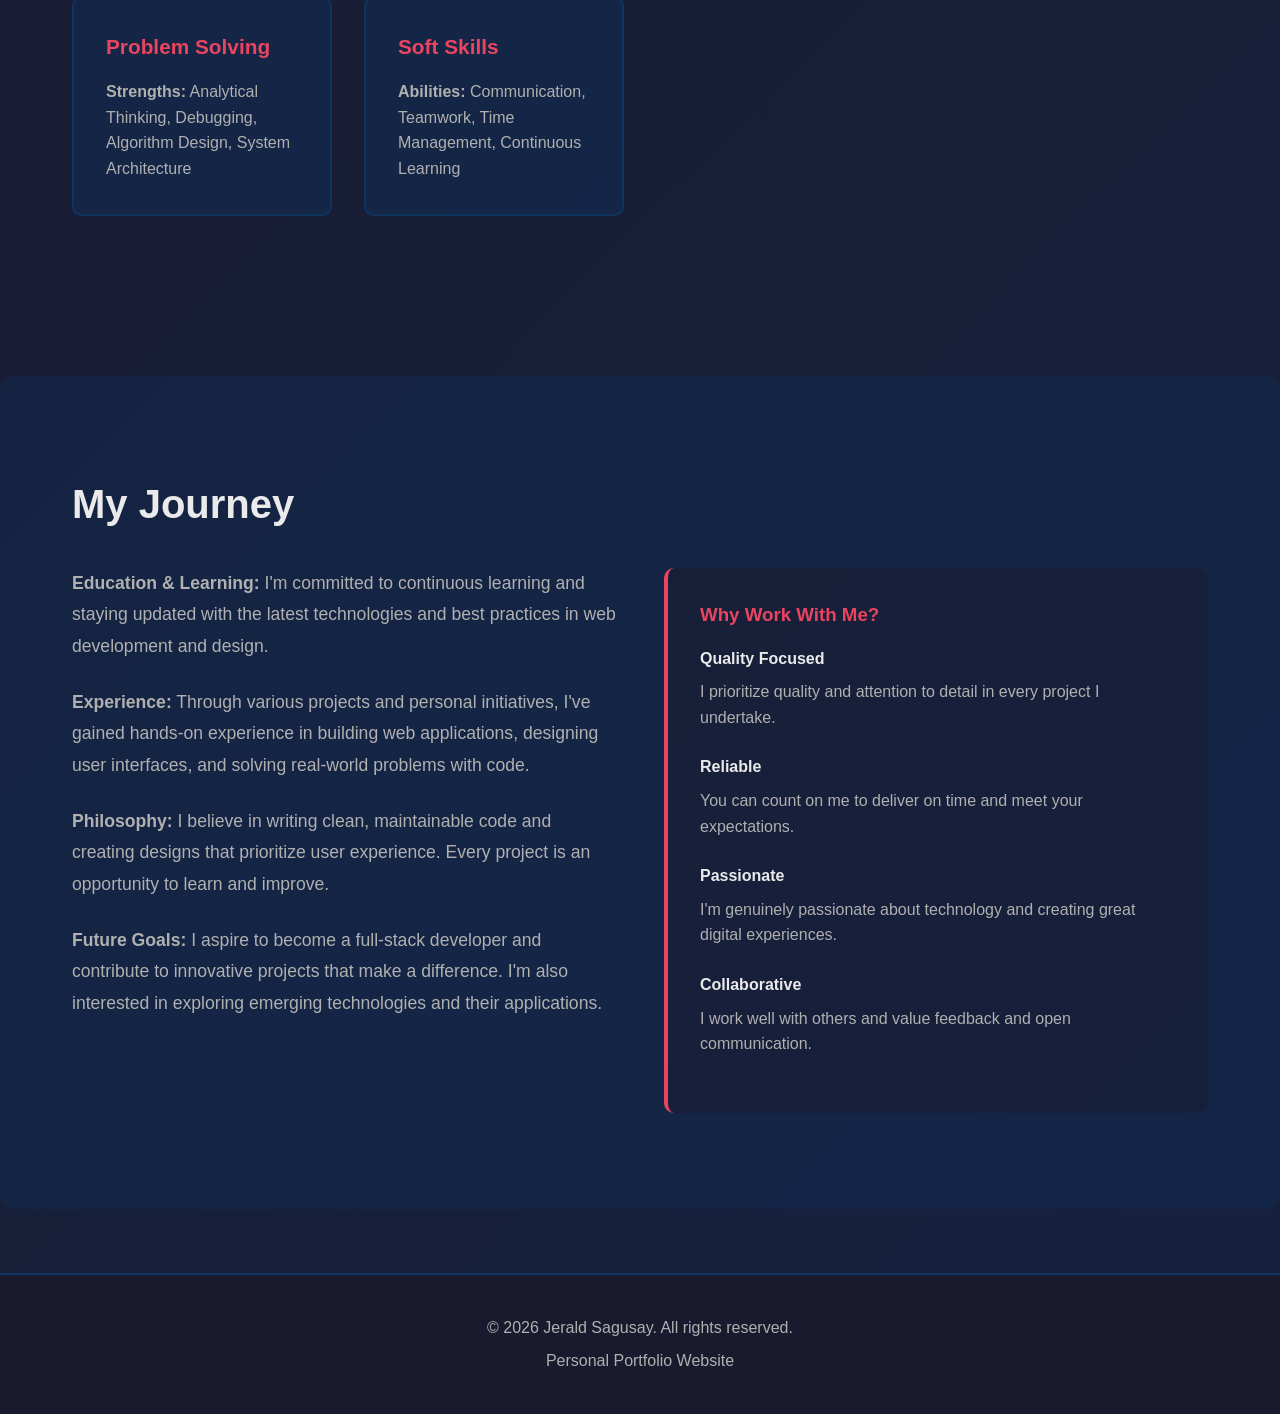
==== commit f5e9e321: "Revise about section to include education details Updated personal introduction to reflect current e" ====
--- a/about.html
+++ b/about.html
@@ -26,7 +26,7 @@
             <h2>About Me</h2>
             <div class="about-content">
                 <div class="about-text">
-                    <p>Hello! I'm Jerald Sagusay, an 19-year-old developer and designer from the Nemsu Cantilan. My passion for technology and innovation drives me to create solutions that are not only functional but also beautiful and user-friendly.</p>
+                    <p>Hello! I'm Jerald Sagusay, an 19-year-old developer and studying at Nemsu Cantilan, Information Technology course. My passion for technology and innovation drives me to create solutions that are not only functional but also beautiful and user-friendly.</p>
                     
                     <p>I started my journey in tech with a curiosity about how things work. Over time, I've developed a strong foundation in web development, programming, and design principles. I believe that great technology should be accessible, intuitive, and make a positive impact on people's lives.</p>
                     
